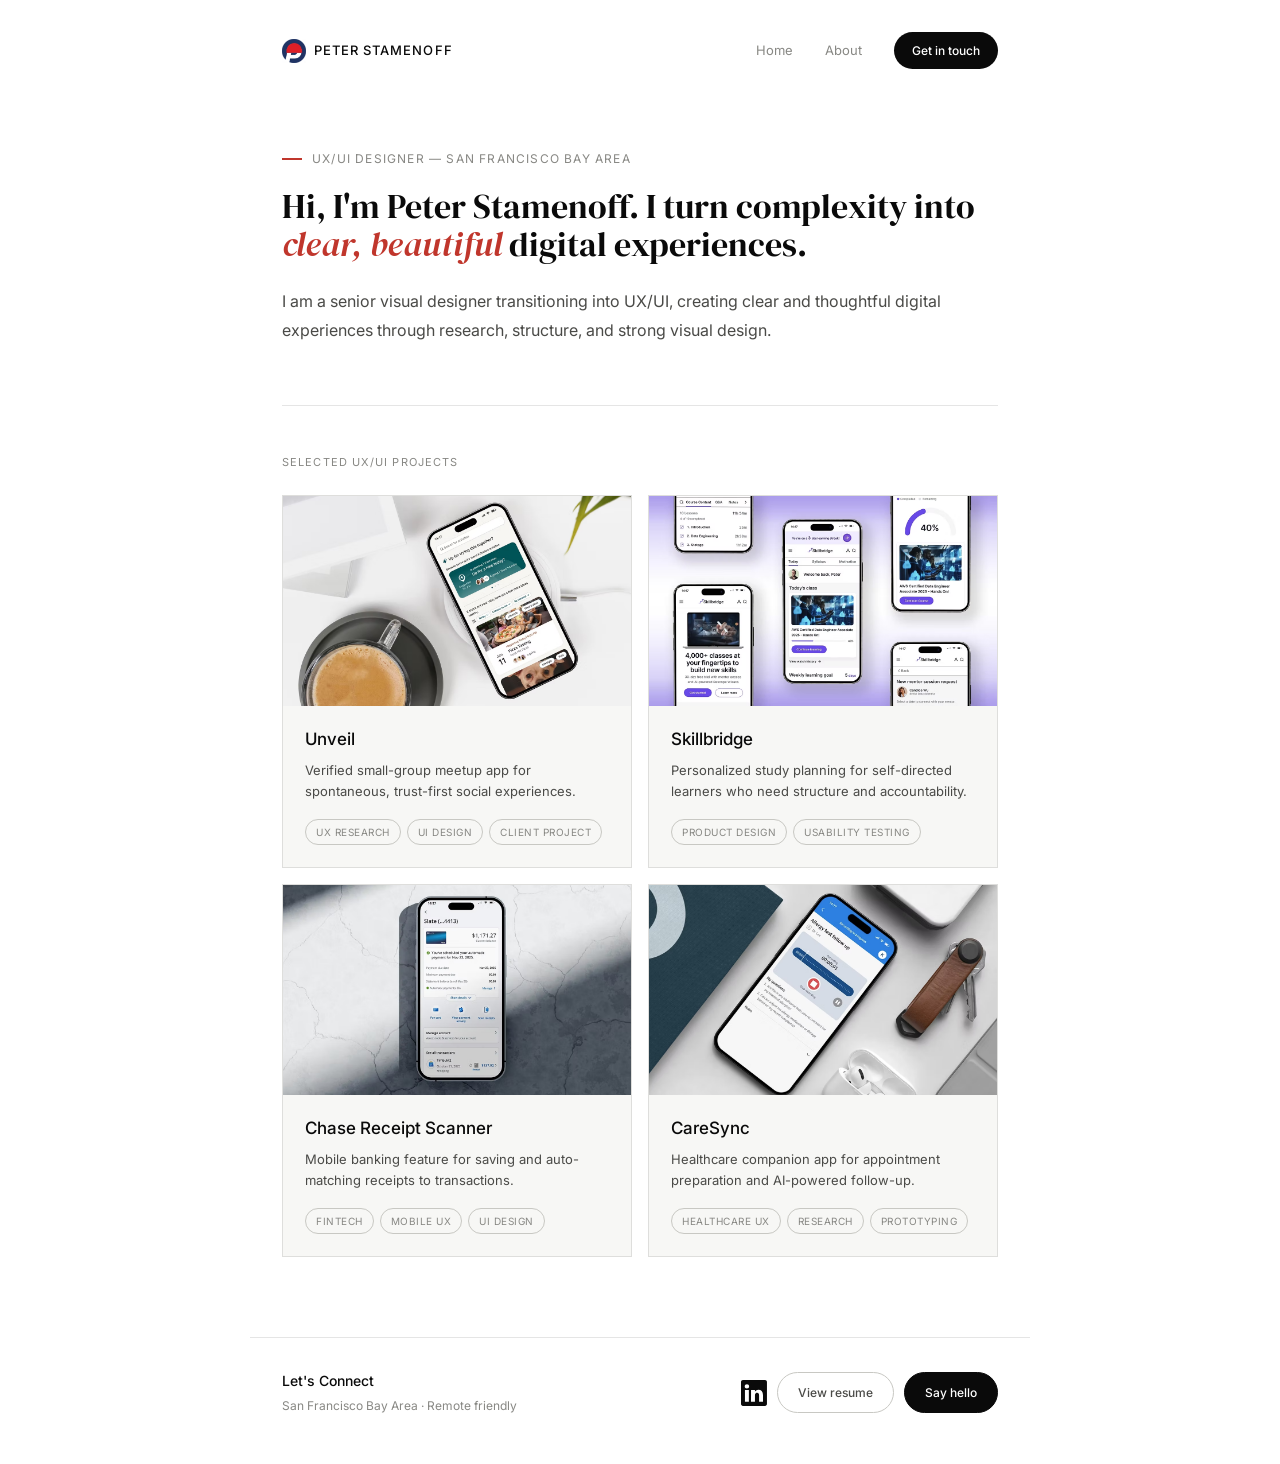
==== index.html @ c03e6771 "Replace all SkillBridge images with final designs, fix layout stacking, remove image borders/frames " ====
<!DOCTYPE html>
<html lang="en">
<head>
  <meta charset="UTF-8">
  <meta name="viewport" content="width=device-width, initial-scale=1.0">
  <title>Peter Stamenoff — UX/UI Designer</title>
  <link rel="preconnect" href="https://fonts.googleapis.com">
  <link rel="preconnect" href="https://fonts.gstatic.com" crossorigin>
  <link href="https://fonts.googleapis.com/css2?family=Inter:wght@300;400;500&family=DM+Serif+Display:ital@0;1&display=swap" rel="stylesheet">
  <style>
    *, *::before, *::after { box-sizing: border-box; margin: 0; padding: 0; }
    :root {
      --black: #0A0A0A;
      --accent: #C0362C;
      --white: #fff;
      --gray-50: #F7F7F5;
      --gray-300: #C8C8C3;
      --gray-500: #888884;
      --gray-700: #4A4A47;
      --border: rgba(0,0,0,0.1);
      --radius-card: 8px;
      --max: 780px;
    }
    html { scroll-behavior: smooth; }
    body { font-family: 'Inter', sans-serif; background: var(--white); color: var(--black); line-height: 1.6; -webkit-font-smoothing: antialiased; }

    nav { max-width: var(--max); margin: 0 auto; padding: 2rem 2rem 0; display: flex; justify-content: space-between; align-items: center; }
    .logo { font-size: 13px; font-weight: 500; letter-spacing: 0.08em; text-transform: uppercase; color: var(--black); text-decoration: none; display: flex; align-items: center; gap: 8px; }
    .logo img { height: 24px; width: auto; vertical-align: middle; }
    .nav-links { display: flex; gap: 2rem; align-items: center; }
    .nav-links a:not(.nav-cta) { font-size: 13px; color: var(--gray-500); text-decoration: none; transition: color 0.15s; }
    .nav-links a:not(.nav-cta):hover { color: var(--black); }
    .nav-cta { font-size: 12px; font-weight: 500; background: var(--black); color: var(--white) !important; border: none; border-radius: 100px; padding: 9px 18px; cursor: pointer; text-decoration: none; transition: opacity 0.15s; }
    .nav-cta:hover { opacity: 0.8; }
    .nav-cta:active { background: var(--white); color: var(--black) !important; }

    /* MOBILE NAV */
    .hamburger { display: none; flex-direction: column; gap: 5px; background: none; border: none; cursor: pointer; padding: 8px; z-index: 1001; }
    .hamburger span { width: 22px; height: 1.5px; background: var(--black); transition: all 0.25s ease; display: block; }
    .hamburger.open span:nth-child(1) { transform: translateY(6.5px) rotate(45deg); }
    .hamburger.open span:nth-child(2) { opacity: 0; }
    .hamburger.open span:nth-child(3) { transform: translateY(-6.5px) rotate(-45deg); }
    .mobile-menu { display: none; position: fixed; inset: 0; background: var(--white); z-index: 1000; flex-direction: column; align-items: center; justify-content: center; gap: 2rem; }
    .mobile-menu.open { display: flex; }
    .mobile-menu a { font-family: 'DM Serif Display', serif; font-size: 28px; color: var(--black); text-decoration: none; }
    .mobile-menu .nav-cta { font-family: 'Inter', sans-serif; color: var(--white) !important; }

    main { max-width: var(--max); margin: 0 auto; padding: 0 2rem; }

    .hero { padding: 5rem 0 1.25rem; border-bottom: 0.5px solid var(--border); }
    .hero-kicker { font-size: 12px; letter-spacing: 0.1em; text-transform: uppercase; color: var(--gray-500); margin-bottom: 1.25rem; display: flex; align-items: center; gap: 10px; }
    .hero-kicker::before { content: ''; display: inline-block; width: 20px; height: 1.5px; background: var(--accent); flex-shrink: 0; }
    .hero-h { font-family: 'DM Serif Display', serif; font-size: 34px; line-height: 1.1; font-weight: 400; margin-bottom: 1.5rem; }
    .hero-h em { font-style: italic; color: var(--accent); }
    .hero-p { font-size: 16px; line-height: 1.8; color: var(--gray-700); margin-bottom: 2.5rem; }

    .sec-head { display: flex; justify-content: space-between; align-items: baseline; margin: 3rem 0 1.5rem; }
    .sec-label { font-size: 11px; letter-spacing: 0.1em; text-transform: uppercase; color: var(--gray-500); }

    .grid { display: grid; grid-template-columns: 1fr 1fr; gap: 16px; margin-bottom: 5rem; }
    .card { border-radius: 0; overflow: hidden; text-decoration: none; display: block; background: var(--gray-50); border: 0.5px solid var(--border); transition: transform 0.18s ease, box-shadow 0.18s ease; }
    .card:hover { transform: translateY(-4px); box-shadow: 0 12px 32px rgba(0,0,0,0.1); }
    .card-img { height: 210px; background-size: cover; background-position: center; position: relative; }
    .card-img::after { content: ''; position: absolute; inset: 0; background: rgba(0,0,0,0); transition: background 0.25s ease; }
    .card:hover .card-img::after { background: rgba(0,0,0,0.21); }
    .card-body { padding: 1.25rem 1.4rem 1.4rem; }
    .card-title { font-size: 17px; font-weight: 500; color: var(--black); margin-bottom: 0.4rem; }
    .card-desc { font-size: 13px; line-height: 1.65; color: var(--gray-700); margin-bottom: 1rem; }
    .card-tags { display: flex; flex-wrap: wrap; gap: 6px; }
    .tag { font-size: 10px; letter-spacing: 0.05em; text-transform: uppercase; padding: 4px 10px; border-radius: 100px; border: 0.5px solid var(--gray-300); color: var(--gray-500); }

    footer { max-width: var(--max); margin: 0 auto; padding: 2rem 2rem 3rem; border-top: 0.5px solid var(--border); display: flex; justify-content: space-between; align-items: center; }
    .footer-note { font-size: 14px; font-weight: 500; color: var(--black); }
    .footer-sub { font-size: 12px; color: var(--gray-500); margin-top: 4px; }
    .footer-btns { display: flex; gap: 10px; align-items: center; }
    .fbtn { font-size: 12px; font-weight: 500; padding: 10px 20px; border-radius: 100px; cursor: pointer; border: 0.5px solid var(--gray-300); background: transparent; color: var(--gray-700); text-decoration: none; transition: all 0.15s; }
    .fbtn:hover { border-color: var(--black); color: var(--black); }
    .fbtn.primary { background: var(--black); color: var(--white); border-color: var(--black); }
    .fbtn.primary:hover { opacity: 0.8; }

    @media (max-width: 640px) {
      .hero-h { font-size: 28px; }
      .grid { grid-template-columns: 1fr; }
      footer { flex-direction: column; gap: 1.5rem; text-align: center; }
      .nav-links a:not(.nav-cta) { display: none; }
      .nav-links .nav-cta { display: none; }
      .hamburger { display: flex; }
    }
  </style>
</head>
<body>

<nav>
  <a href="index.html" class="logo">
    <img src="[data-uri]" alt="Peter Stamenoff Logo">
    Peter Stamenoff
  </a>
  <div class="nav-links">
    <a href="index.html">Home</a>
    <a href="about.html">About</a>
    <a href="mailto:hello@peterstamenoff.com" class="nav-cta">Get in touch</a>
  </div>
  <button class="hamburger" id="hamburger" aria-label="Toggle menu">
    <span></span><span></span><span></span>
  </button>
</nav>

<div class="mobile-menu" id="mobile-menu">
  <a href="index.html" onclick="closeMenu()">Home</a>
  <a href="about.html" onclick="closeMenu()">About</a>
  <a href="mailto:hello@peterstamenoff.com" class="nav-cta" onclick="closeMenu()">Get in touch</a>
</div>

<main>
  <section class="hero">
    <p class="hero-kicker">UX/UI Designer — San Francisco Bay Area</p>
    <h1 class="hero-h">Hi, I'm Peter Stamenoff. I turn complexity into <em>clear, beautiful</em> digital experiences.</h1>
    <p class="hero-p">I am a senior visual designer transitioning into UX/UI, creating clear and thoughtful digital experiences through research, structure, and strong visual design.</p>
  </section>

  <div class="sec-head">
    <span class="sec-label">Selected UX/UI Projects</span>
  </div>

  <div class="grid">
    <a class="card" href="unveil.html">
      <div class="card-img" style="background-image:url('[data-uri]');background-color:#1a1a1a"></div>
      <div class="card-body">
        <div class="card-title">Unveil</div>
        <div class="card-desc">Verified small-group meetup app for spontaneous, trust-first social experiences.</div>
        <div class="card-tags"><span class="tag">UX Research</span><span class="tag">UI Design</span><span class="tag">Client Project</span></div>
      </div>
    </a>
    <a class="card" href="skillbridge.html">
      <div class="card-img" style="background-image:url('[data-uri]');background-color:#2d1f5e"></div>
      <div class="card-body">
        <div class="card-title">Skillbridge</div>
        <div class="card-desc">Personalized study planning for self-directed learners who need structure and accountability.</div>
        <div class="card-tags"><span class="tag">Product Design</span><span class="tag">Usability Testing</span></div>
      </div>
    </a>
    <a class="card" href="chase.html">
      <div class="card-img" style="background-image:url('assets/images/index-chase-receipt-scanner.avif');background-color:#0F3460"></div>
      <div class="card-body">
        <div class="card-title">Chase Receipt Scanner</div>
        <div class="card-desc">Mobile banking feature for saving and auto-matching receipts to transactions.</div>
        <div class="card-tags"><span class="tag">Fintech</span><span class="tag">Mobile UX</span><span class="tag">UI Design</span></div>
      </div>
    </a>
    <a class="card" href="caresync.html">
      <div class="card-img" style="background-image:url('[data-uri]');background-color:#1a3a5c"></div>
      <div class="card-body">
        <div class="card-title">CareSync</div>
        <div class="card-desc">Healthcare companion app for appointment preparation and AI-powered follow-up.</div>
        <div class="card-tags"><span class="tag">Healthcare UX</span><span class="tag">Research</span><span class="tag">Prototyping</span></div>
      </div>
    </a>
  </div>
</main>

<footer>
  <div>
    <div class="footer-note">Let's Connect</div>
    <div class="footer-sub">San Francisco Bay Area &middot; Remote friendly</div>
  </div>
  <div class="footer-btns">
    <a href="https://www.linkedin.com/in/peterstamenoff/" target="_blank" aria-label="LinkedIn" style="display:inline-flex;align-items:center;color:#0A0A0A;transition:opacity 0.15s" onmouseover="this.style.opacity='0.6'" onmouseout="this.style.opacity='1'"><svg width="26" height="26" viewBox="0 0 24 24" fill="currentColor" xmlns="http://www.w3.org/2000/svg"><path d="M22.182181,0 L1.76976334,0 C0.792334107,0 0.00011136891,0.768055684 0.00011136891,1.71602784 L0.00011136891,22.2341346 C0.00011136891,23.1821624 0.792612529,23.9508863 1.76976334,23.9508863 L22.182181,23.9508863 C23.1593875,23.9508863 23.9507193,23.1816613 23.9507193,22.2341346 L23.9507193,1.71602784 C23.9507193,0.768334107 23.1593875,0 22.182181,0 Z M7.2612529,20.0485197 L3.64248724,20.0485197 L3.64248724,9.2349884 L7.2612529,9.2349884 L7.2612529,20.0485197 Z M5.45223202,7.75767981 L5.42789791,7.75767981 C4.21436659,7.75767981 3.4277123,6.9277587 3.4277123,5.88874246 C3.4277123,4.82878886 4.23747564,4.02136427 5.47506265,4.02136427 C6.71276102,4.02136427 7.47407889,4.82856613 7.49813457,5.88874246 C7.49813457,6.92798144 6.71303944,7.75767981 5.45223202,7.75767981 Z M20.3058376,20.0485197 L16.6882413,20.0485197 L16.6882413,14.2629049 C16.6882413,12.8091508 16.1640835,11.8171879 14.8558329,11.8171879 C13.8550162,11.8171879 13.2609188,12.4864037 13.0000371,13.1325104 C12.9033689,13.3632668 12.8794246,13.6860139 12.8794246,14.0083155 L12.8794246,20.048297 L9.26249652,20.048297 C9.26249652,20.048297 9.30982831,10.2490023 9.26249652,9.23482135 L12.8799814,9.23482135 L12.8799814,10.7678701 C13.3602042,10.0312204 14.2183573,8.98039907 16.1394153,8.98039907 C18.5204826,8.98039907 20.3058376,10.5250302 20.3058376,13.848 L20.3058376,20.0485197 Z"/></svg></a>
    <a href="#" class="fbtn">View resume</a>
    <a href="mailto:hello@peterstamenoff.com" class="fbtn primary">Say hello</a>
  </div>
</footer>

<script>
  const hamburger = document.getElementById('hamburger');
  const mobileMenu = document.getElementById('mobile-menu');
  function closeMenu() {
    hamburger.classList.remove('open');
    mobileMenu.classList.remove('open');
    document.body.style.overflow = '';
  }
  hamburger.addEventListener('click', () => {
    const isOpen = mobileMenu.classList.toggle('open');
    hamburger.classList.toggle('open');
    document.body.style.overflow = isOpen ? 'hidden' : '';
  });
</script>

</body>
</html>
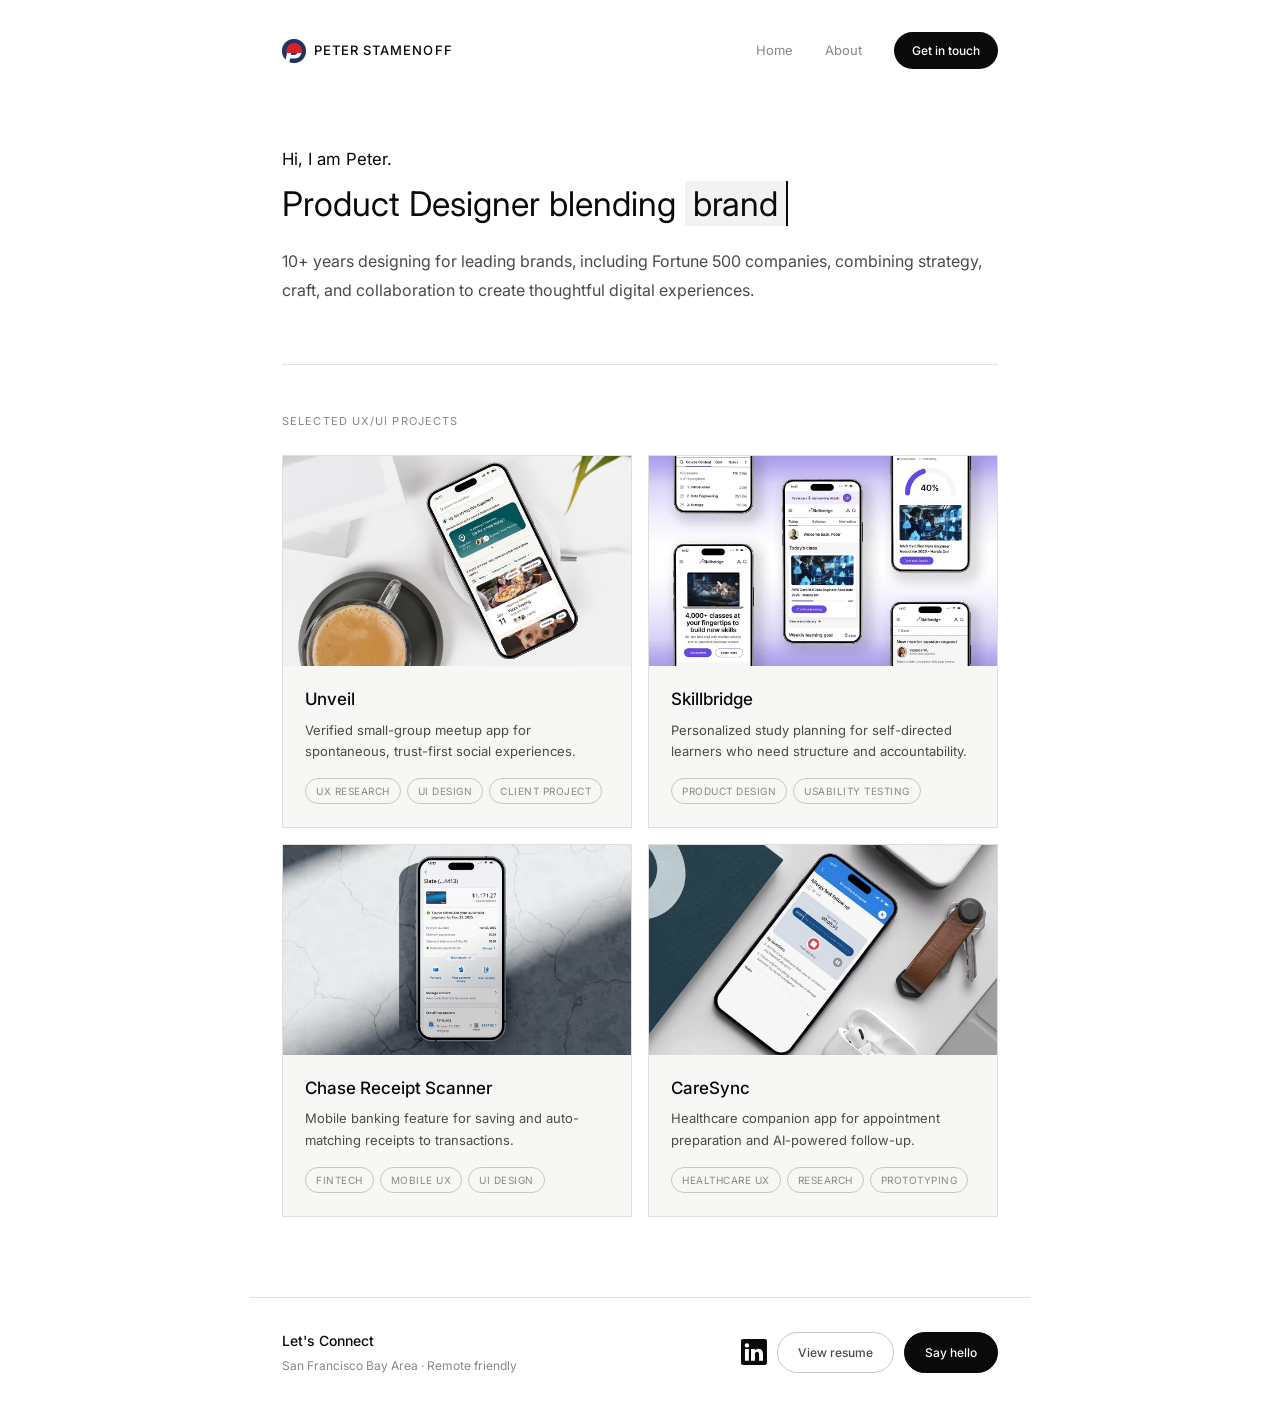
==== commit 58f545e1: "Redesign index.html hero: new copy, Inter font, typewriter animation, removed location kicker Co-Aut" ====
--- a/index.html
+++ b/index.html
@@ -48,10 +48,14 @@
     main { max-width: var(--max); margin: 0 auto; padding: 0 2rem; }
 
     .hero { padding: 5rem 0 1.25rem; border-bottom: 0.5px solid var(--border); }
-    .hero-kicker { font-size: 12px; letter-spacing: 0.1em; text-transform: uppercase; color: var(--gray-500); margin-bottom: 1.25rem; display: flex; align-items: center; gap: 10px; }
-    .hero-kicker::before { content: ''; display: inline-block; width: 20px; height: 1.5px; background: var(--accent); flex-shrink: 0; }
-    .hero-h { font-family: 'DM Serif Display', serif; font-size: 34px; line-height: 1.1; font-weight: 400; margin-bottom: 1.5rem; }
+    .hero-kicker { font-size: 12px; letter-spacing: 0.1em; text-transform: uppercase; color: var(--gray-500); margin-bottom: 2.5rem; display: flex; align-items: center; gap: 10px; }
+    .hero-h { font-family: 'Inter', sans-serif; font-size: 34px; line-height: 1.1; font-weight: 400; margin-bottom: 1.5rem; }
     .hero-h em { font-style: italic; color: var(--accent); }
+    .typewriter { border-right: 2px solid var(--black); }
+    @keyframes blink-cursor { 0%, 50% { border-color: var(--black); } 51%, 100% { border-color: transparent; } }
+    .typewriter { animation: blink-cursor 0.8s step-end infinite; }
+    .typewriter { background-color: #F2F2F2; padding: 2px 8px; }
+    .hero-greeting { font-size: 16.8px; font-weight: 400; line-height: 1.2; margin-bottom: 16px; }
     .hero-p { font-size: 16px; line-height: 1.8; color: var(--gray-700); margin-bottom: 2.5rem; }
 
     .sec-head { display: flex; justify-content: space-between; align-items: baseline; margin: 3rem 0 1.5rem; }
@@ -113,9 +117,9 @@
 
 <main>
   <section class="hero">
-    <p class="hero-kicker">UX/UI Designer — San Francisco Bay Area</p>
-    <h1 class="hero-h">Hi, I'm Peter Stamenoff. I turn complexity into <em>clear, beautiful</em> digital experiences.</h1>
-    <p class="hero-p">I am a senior visual designer transitioning into UX/UI, creating clear and thoughtful digital experiences through research, structure, and strong visual design.</p>
+    <p class="hero-greeting">Hi, I am Peter.</p>
+    <h1 class="hero-h">Product Designer blending <span class="typewriter" id="typewriter"></span></h1>
+    <p class="hero-p">10+ years designing for leading brands, including Fortune 500 companies, combining strategy, craft, and collaboration to create thoughtful digital experiences.</p>
   </section>
 
   <div class="sec-head">
@@ -183,6 +187,38 @@
     hamburger.classList.toggle('open');
     document.body.style.overflow = isOpen ? 'hidden' : '';
   });
+
+  const words = ["brand", "visual design", "and UX together."];
+  const typewriterEl = document.getElementById('typewriter');
+  let wordIndex = 0;
+  let charIndex = 0;
+  let isDeleting = false;
+
+  function typeLoop() {
+    const currentWord = words[wordIndex];
+    if (isDeleting) {
+      charIndex--;
+      typewriterEl.textContent = currentWord.substring(0, charIndex);
+    } else {
+      charIndex++;
+      typewriterEl.textContent = currentWord.substring(0, charIndex);
+    }
+
+    let delay = isDeleting ? 56 : 112;
+
+    if (!isDeleting && charIndex === currentWord.length) {
+      delay = 2100;
+      isDeleting = true;
+    } else if (isDeleting && charIndex === 0) {
+      isDeleting = false;
+      wordIndex = (wordIndex + 1) % words.length;
+      delay = 420;
+    }
+
+    setTimeout(typeLoop, delay);
+  }
+
+  typeLoop();
 </script>
 
 </body>
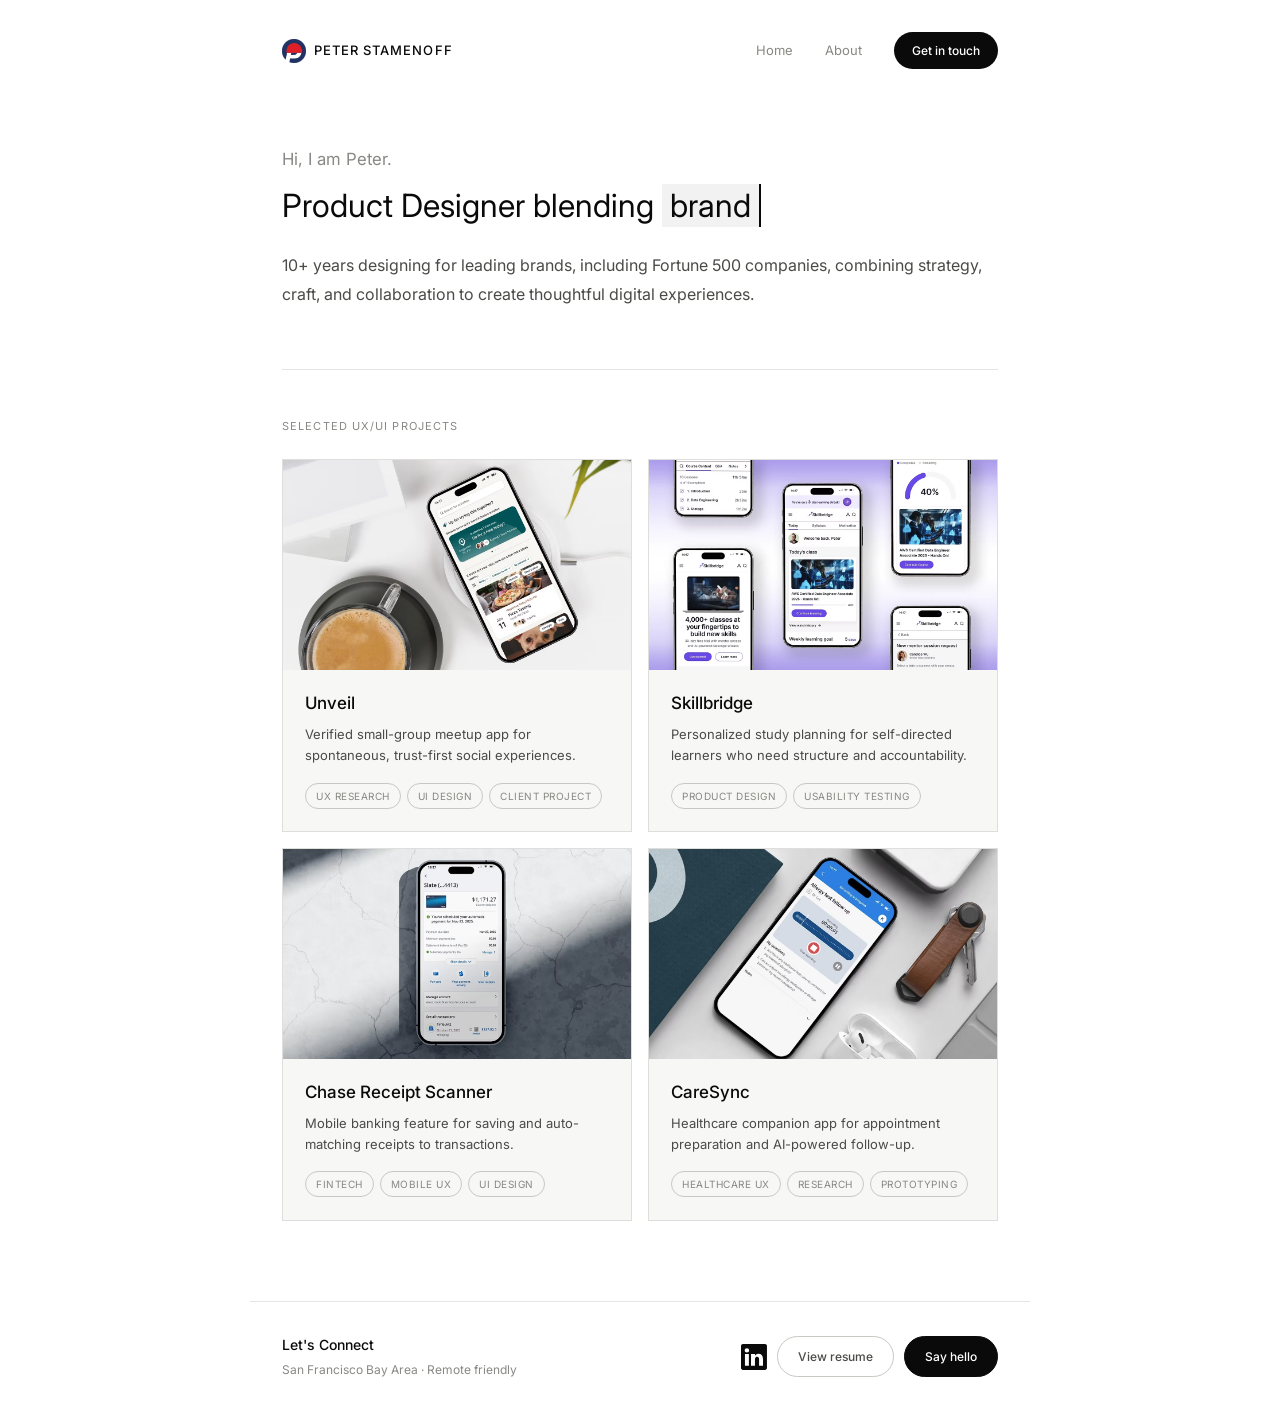
==== commit 4bed2f3d: "Refine hero typography: slower typewriter animation, match headline size to case studies, gray greet" ====
--- a/index.html
+++ b/index.html
@@ -49,13 +49,13 @@
 
     .hero { padding: 5rem 0 1.25rem; border-bottom: 0.5px solid var(--border); }
     .hero-kicker { font-size: 12px; letter-spacing: 0.1em; text-transform: uppercase; color: var(--gray-500); margin-bottom: 2.5rem; display: flex; align-items: center; gap: 10px; }
-    .hero-h { font-family: 'Inter', sans-serif; font-size: 34px; line-height: 1.1; font-weight: 400; margin-bottom: 1.5rem; }
+    .hero-h { font-family: 'Inter', sans-serif; font-size: 32px; line-height: 1.3; font-weight: 400; margin-bottom: 1.5rem; }
     .hero-h em { font-style: italic; color: var(--accent); }
     .typewriter { border-right: 2px solid var(--black); }
     @keyframes blink-cursor { 0%, 50% { border-color: var(--black); } 51%, 100% { border-color: transparent; } }
     .typewriter { animation: blink-cursor 0.8s step-end infinite; }
     .typewriter { background-color: #F2F2F2; padding: 2px 8px; }
-    .hero-greeting { font-size: 16.8px; font-weight: 400; line-height: 1.2; margin-bottom: 16px; }
+    .hero-greeting { font-size: 16.8px; font-weight: 400; line-height: 1.2; margin-bottom: 16px; color: var(--gray-500); }
     .hero-p { font-size: 16px; line-height: 1.8; color: var(--gray-700); margin-bottom: 2.5rem; }
 
     .sec-head { display: flex; justify-content: space-between; align-items: baseline; margin: 3rem 0 1.5rem; }
@@ -204,15 +204,15 @@
       typewriterEl.textContent = currentWord.substring(0, charIndex);
     }
 
-    let delay = isDeleting ? 56 : 112;
+    let delay = isDeleting ? 67.2 : 134.4;
 
     if (!isDeleting && charIndex === currentWord.length) {
-      delay = 2100;
+      delay = 2520;
       isDeleting = true;
     } else if (isDeleting && charIndex === 0) {
       isDeleting = false;
       wordIndex = (wordIndex + 1) % words.length;
-      delay = 420;
+      delay = 504;
     }
 
     setTimeout(typeLoop, delay);
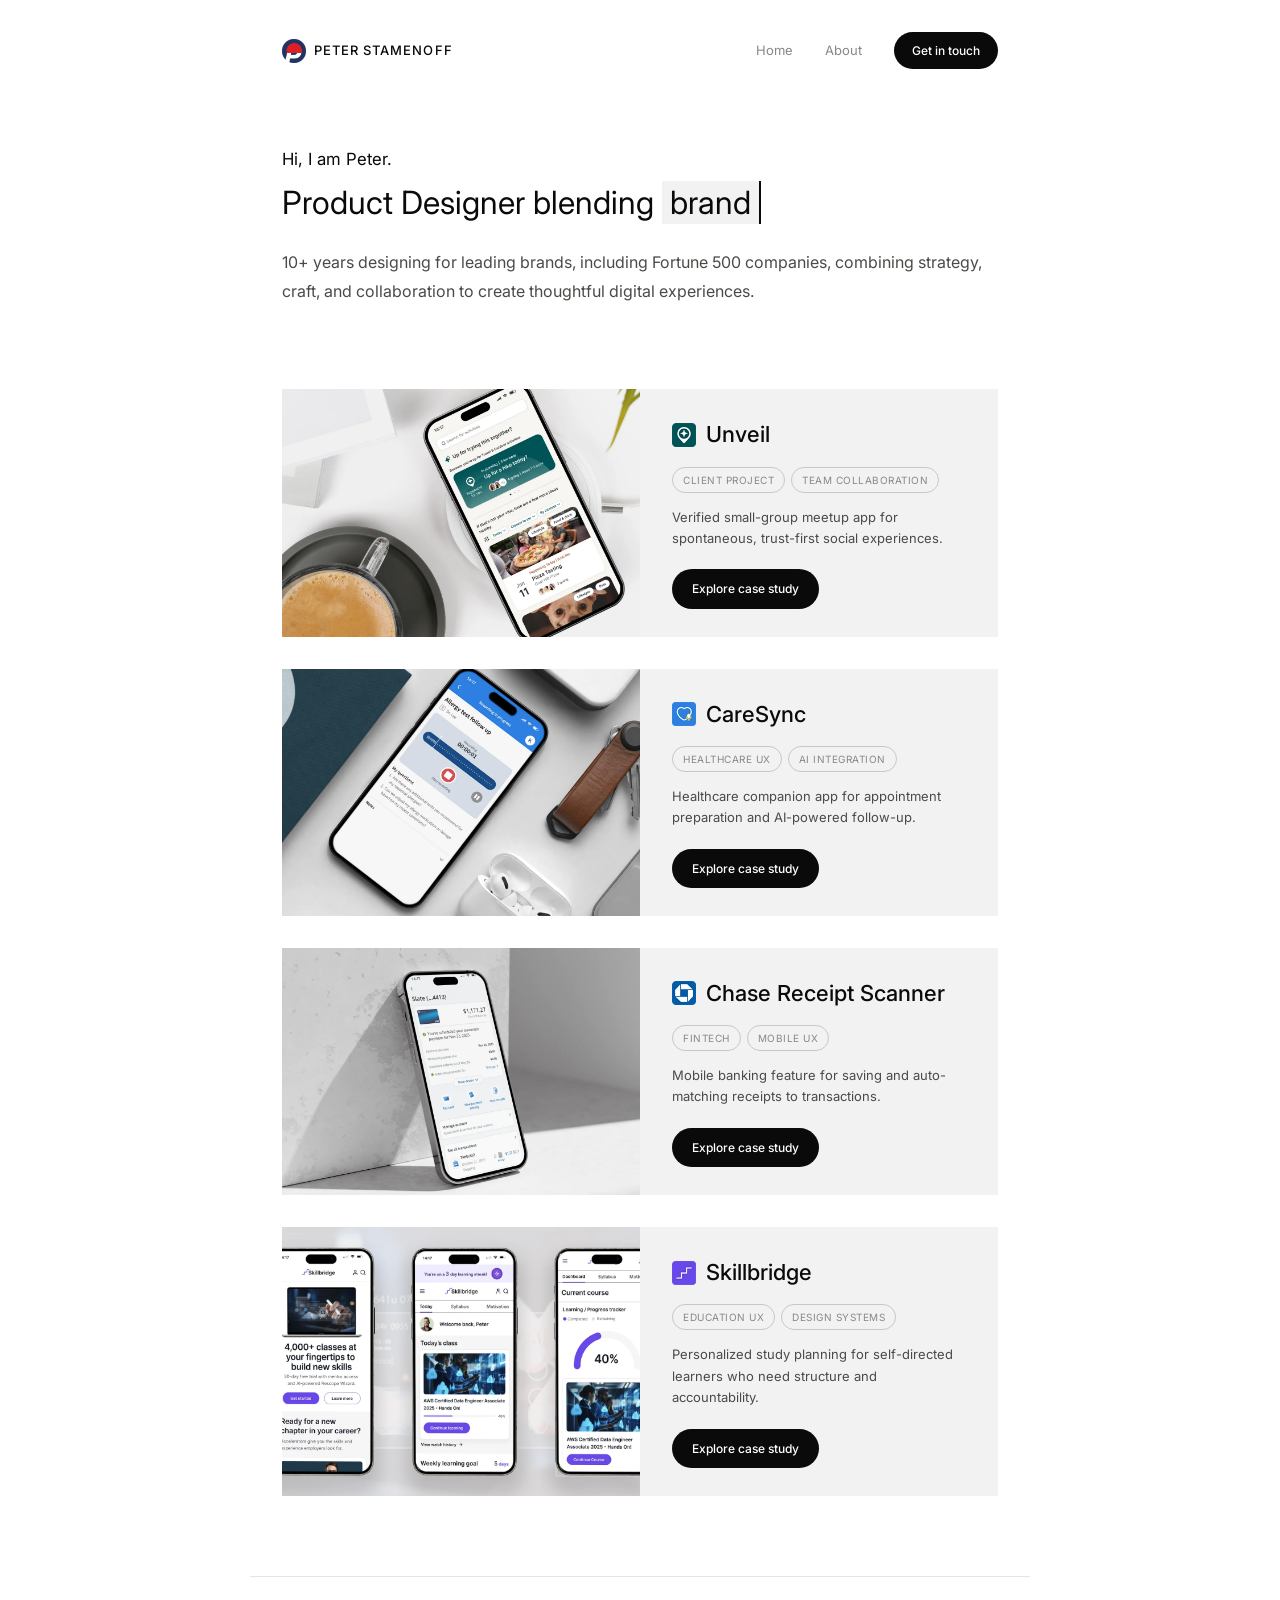
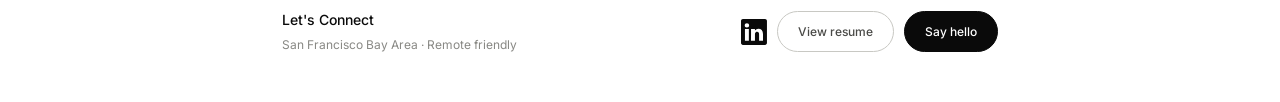
==== commit 88907a01: "Redesign homepage project cards: full-width layout, hero images, logos, new tags, reordered projects" ====
--- a/index.html
+++ b/index.html
@@ -47,7 +47,7 @@
 
     main { max-width: var(--max); margin: 0 auto; padding: 0 2rem; }
 
-    .hero { padding: 5rem 0 1.25rem; border-bottom: 0.5px solid var(--border); }
+    .hero { padding: 5rem 0 1.25rem; }
     .hero-kicker { font-size: 12px; letter-spacing: 0.1em; text-transform: uppercase; color: var(--gray-500); margin-bottom: 2.5rem; display: flex; align-items: center; gap: 10px; }
     .hero-h { font-family: 'Inter', sans-serif; font-size: 32px; line-height: 1.3; font-weight: 400; margin-bottom: 1.5rem; }
     .hero-h em { font-style: italic; color: var(--accent); }
@@ -55,22 +55,25 @@
     @keyframes blink-cursor { 0%, 50% { border-color: var(--black); } 51%, 100% { border-color: transparent; } }
     .typewriter { animation: blink-cursor 0.8s step-end infinite; }
     .typewriter { background-color: #F2F2F2; padding: 2px 8px; }
-    .hero-greeting { font-size: 16.8px; font-weight: 400; line-height: 1.2; margin-bottom: 16px; color: var(--gray-500); }
+    .hero-greeting { font-size: 16.8px; font-weight: 400; line-height: 1.2; margin-bottom: 12.8px; color: var(--black); }
     .hero-p { font-size: 16px; line-height: 1.8; color: var(--gray-700); margin-bottom: 2.5rem; }
 
     .sec-head { display: flex; justify-content: space-between; align-items: baseline; margin: 3rem 0 1.5rem; }
     .sec-label { font-size: 11px; letter-spacing: 0.1em; text-transform: uppercase; color: var(--gray-500); }
 
-    .grid { display: grid; grid-template-columns: 1fr 1fr; gap: 16px; margin-bottom: 5rem; }
-    .card { border-radius: 0; overflow: hidden; text-decoration: none; display: block; background: var(--gray-50); border: 0.5px solid var(--border); transition: transform 0.18s ease, box-shadow 0.18s ease; }
-    .card:hover { transform: translateY(-4px); box-shadow: 0 12px 32px rgba(0,0,0,0.1); }
-    .card-img { height: 210px; background-size: cover; background-position: center; position: relative; }
-    .card-img::after { content: ''; position: absolute; inset: 0; background: rgba(0,0,0,0); transition: background 0.25s ease; }
-    .card:hover .card-img::after { background: rgba(0,0,0,0.21); }
-    .card-body { padding: 1.25rem 1.4rem 1.4rem; }
-    .card-title { font-size: 17px; font-weight: 500; color: var(--black); margin-bottom: 0.4rem; }
-    .card-desc { font-size: 13px; line-height: 1.65; color: var(--gray-700); margin-bottom: 1rem; }
-    .card-tags { display: flex; flex-wrap: wrap; gap: 6px; }
+    .project-list { display: flex; flex-direction: column; gap: 32px; margin-top: 1.5rem; margin-bottom: 5rem; }
+    .project-card { display: grid; grid-template-columns: 50% 1fr; text-decoration: none; }
+    .project-card-img { position: relative; height: 100%; overflow: hidden; }
+    .project-card-img img { width: 100%; height: 100%; object-fit: cover; object-position: center; transform: scale(1.15); transition: transform 0.4s ease; display: block; }
+    .project-card:hover .project-card-img img { transform: scale(1.25) translate(2%, -2%); }
+    .project-card-body { background: #F2F2F2; padding: 28px 32px; display: flex; flex-direction: column; justify-content: center; }
+    .project-card-head { display: flex; align-items: center; gap: 10px; margin-bottom: 14px; }
+    .project-card-logo { width: 24px; height: 24px; flex-shrink: 0; }
+    .project-card-logo img { width: 100%; height: 100%; object-fit: contain; display: block; }
+    .project-card-title { font-size: 22px; font-weight: 500; color: var(--black); }
+    .project-card-desc { font-size: 13px; line-height: 1.65; color: var(--gray-700); margin-bottom: 20px; }
+    .project-card-cta { display: inline-flex; align-items: center; align-self: flex-start; font-size: 12px; font-weight: 500; background: var(--black); color: var(--white); border-radius: 100px; padding: 10px 20px; }
+    .project-card-tags { display: flex; flex-wrap: wrap; gap: 6px; margin-bottom: 14px; }
     .tag { font-size: 10px; letter-spacing: 0.05em; text-transform: uppercase; padding: 4px 10px; border-radius: 100px; border: 0.5px solid var(--gray-300); color: var(--gray-500); }
 
     footer { max-width: var(--max); margin: 0 auto; padding: 2rem 2rem 3rem; border-top: 0.5px solid var(--border); display: flex; justify-content: space-between; align-items: center; }
@@ -84,7 +87,8 @@
 
     @media (max-width: 640px) {
       .hero-h { font-size: 28px; }
-      .grid { grid-template-columns: 1fr; }
+      .project-card { grid-template-columns: 1fr; }
+      .project-card-img { height: 260px; }
       footer { flex-direction: column; gap: 1.5rem; text-align: center; }
       .nav-links a:not(.nav-cta) { display: none; }
       .nav-links .nav-cta { display: none; }
@@ -122,41 +126,76 @@
     <p class="hero-p">10+ years designing for leading brands, including Fortune 500 companies, combining strategy, craft, and collaboration to create thoughtful digital experiences.</p>
   </section>
 
-  <div class="sec-head">
-    <span class="sec-label">Selected UX/UI Projects</span>
-  </div>
-
-  <div class="grid">
-    <a class="card" href="unveil.html">
-      <div class="card-img" style="background-image:url('[data-uri]');background-color:#1a1a1a"></div>
-      <div class="card-body">
-        <div class="card-title">Unveil</div>
-        <div class="card-desc">Verified small-group meetup app for spontaneous, trust-first social experiences.</div>
-        <div class="card-tags"><span class="tag">UX Research</span><span class="tag">UI Design</span><span class="tag">Client Project</span></div>
-      </div>
-    </a>
-    <a class="card" href="skillbridge.html">
-      <div class="card-img" style="background-image:url('[data-uri]');background-color:#2d1f5e"></div>
-      <div class="card-body">
-        <div class="card-title">Skillbridge</div>
-        <div class="card-desc">Personalized study planning for self-directed learners who need structure and accountability.</div>
-        <div class="card-tags"><span class="tag">Product Design</span><span class="tag">Usability Testing</span></div>
-      </div>
-    </a>
-    <a class="card" href="chase.html">
-      <div class="card-img" style="background-image:url('assets/images/index-chase-receipt-scanner.avif');background-color:#0F3460"></div>
-      <div class="card-body">
-        <div class="card-title">Chase Receipt Scanner</div>
-        <div class="card-desc">Mobile banking feature for saving and auto-matching receipts to transactions.</div>
-        <div class="card-tags"><span class="tag">Fintech</span><span class="tag">Mobile UX</span><span class="tag">UI Design</span></div>
-      </div>
-    </a>
-    <a class="card" href="caresync.html">
-      <div class="card-img" style="background-image:url('[data-uri]');background-color:#1a3a5c"></div>
-      <div class="card-body">
-        <div class="card-title">CareSync</div>
-        <div class="card-desc">Healthcare companion app for appointment preparation and AI-powered follow-up.</div>
-        <div class="card-tags"><span class="tag">Healthcare UX</span><span class="tag">Research</span><span class="tag">Prototyping</span></div>
+  <div class="project-list">
+    <a class="project-card" href="unveil.html">
+      <div class="project-card-img">
+        <img src="assets/images/unveil-hero.webp" alt="Unveil" loading="lazy">
+      </div>
+      <div class="project-card-body">
+        <div class="project-card-head">
+          <div class="project-card-logo"><img src="assets/images/unveil-logo.webp" alt="Unveil logo"></div>
+          <div class="project-card-title">Unveil</div>
+        </div>
+        <div class="project-card-tags">
+          <span class="tag">Client Project</span>
+          <span class="tag">Team Collaboration</span>
+        </div>
+        <p class="project-card-desc">Verified small-group meetup app for spontaneous, trust-first social experiences.</p>
+        <span class="project-card-cta">Explore case study</span>
+      </div>
+    </a>
+
+    <a class="project-card" href="caresync.html">
+      <div class="project-card-img">
+        <img src="assets/images/caresync-caresync-hero.webp" alt="CareSync" loading="lazy">
+      </div>
+      <div class="project-card-body">
+        <div class="project-card-head">
+          <div class="project-card-logo"><img src="assets/images/caresync-logo.webp" alt="CareSync logo"></div>
+          <div class="project-card-title">CareSync</div>
+        </div>
+        <div class="project-card-tags">
+          <span class="tag">Healthcare UX</span>
+          <span class="tag">AI Integration</span>
+        </div>
+        <p class="project-card-desc">Healthcare companion app for appointment preparation and AI-powered follow-up.</p>
+        <span class="project-card-cta">Explore case study</span>
+      </div>
+    </a>
+
+    <a class="project-card" href="chase.html">
+      <div class="project-card-img">
+        <img src="assets/images/chase-hero.webp" alt="Chase Receipt Scanner" loading="lazy">
+      </div>
+      <div class="project-card-body">
+        <div class="project-card-head">
+          <div class="project-card-logo"><img src="assets/images/chase-logo.webp" alt="Chase logo"></div>
+          <div class="project-card-title">Chase Receipt Scanner</div>
+        </div>
+        <div class="project-card-tags">
+          <span class="tag">Fintech</span>
+          <span class="tag">Mobile UX</span>
+        </div>
+        <p class="project-card-desc">Mobile banking feature for saving and auto-matching receipts to transactions.</p>
+        <span class="project-card-cta">Explore case study</span>
+      </div>
+    </a>
+
+    <a class="project-card" href="skillbridge.html">
+      <div class="project-card-img">
+        <img src="assets/images/skillbridge-hero-v2.webp" alt="Skillbridge" loading="lazy">
+      </div>
+      <div class="project-card-body">
+        <div class="project-card-head">
+          <div class="project-card-logo"><img src="assets/images/skillbridge-logo.webp" alt="Skillbridge logo"></div>
+          <div class="project-card-title">Skillbridge</div>
+        </div>
+        <div class="project-card-tags">
+          <span class="tag">Education UX</span>
+          <span class="tag">Design Systems</span>
+        </div>
+        <p class="project-card-desc">Personalized study planning for self-directed learners who need structure and accountability.</p>
+        <span class="project-card-cta">Explore case study</span>
       </div>
     </a>
   </div>
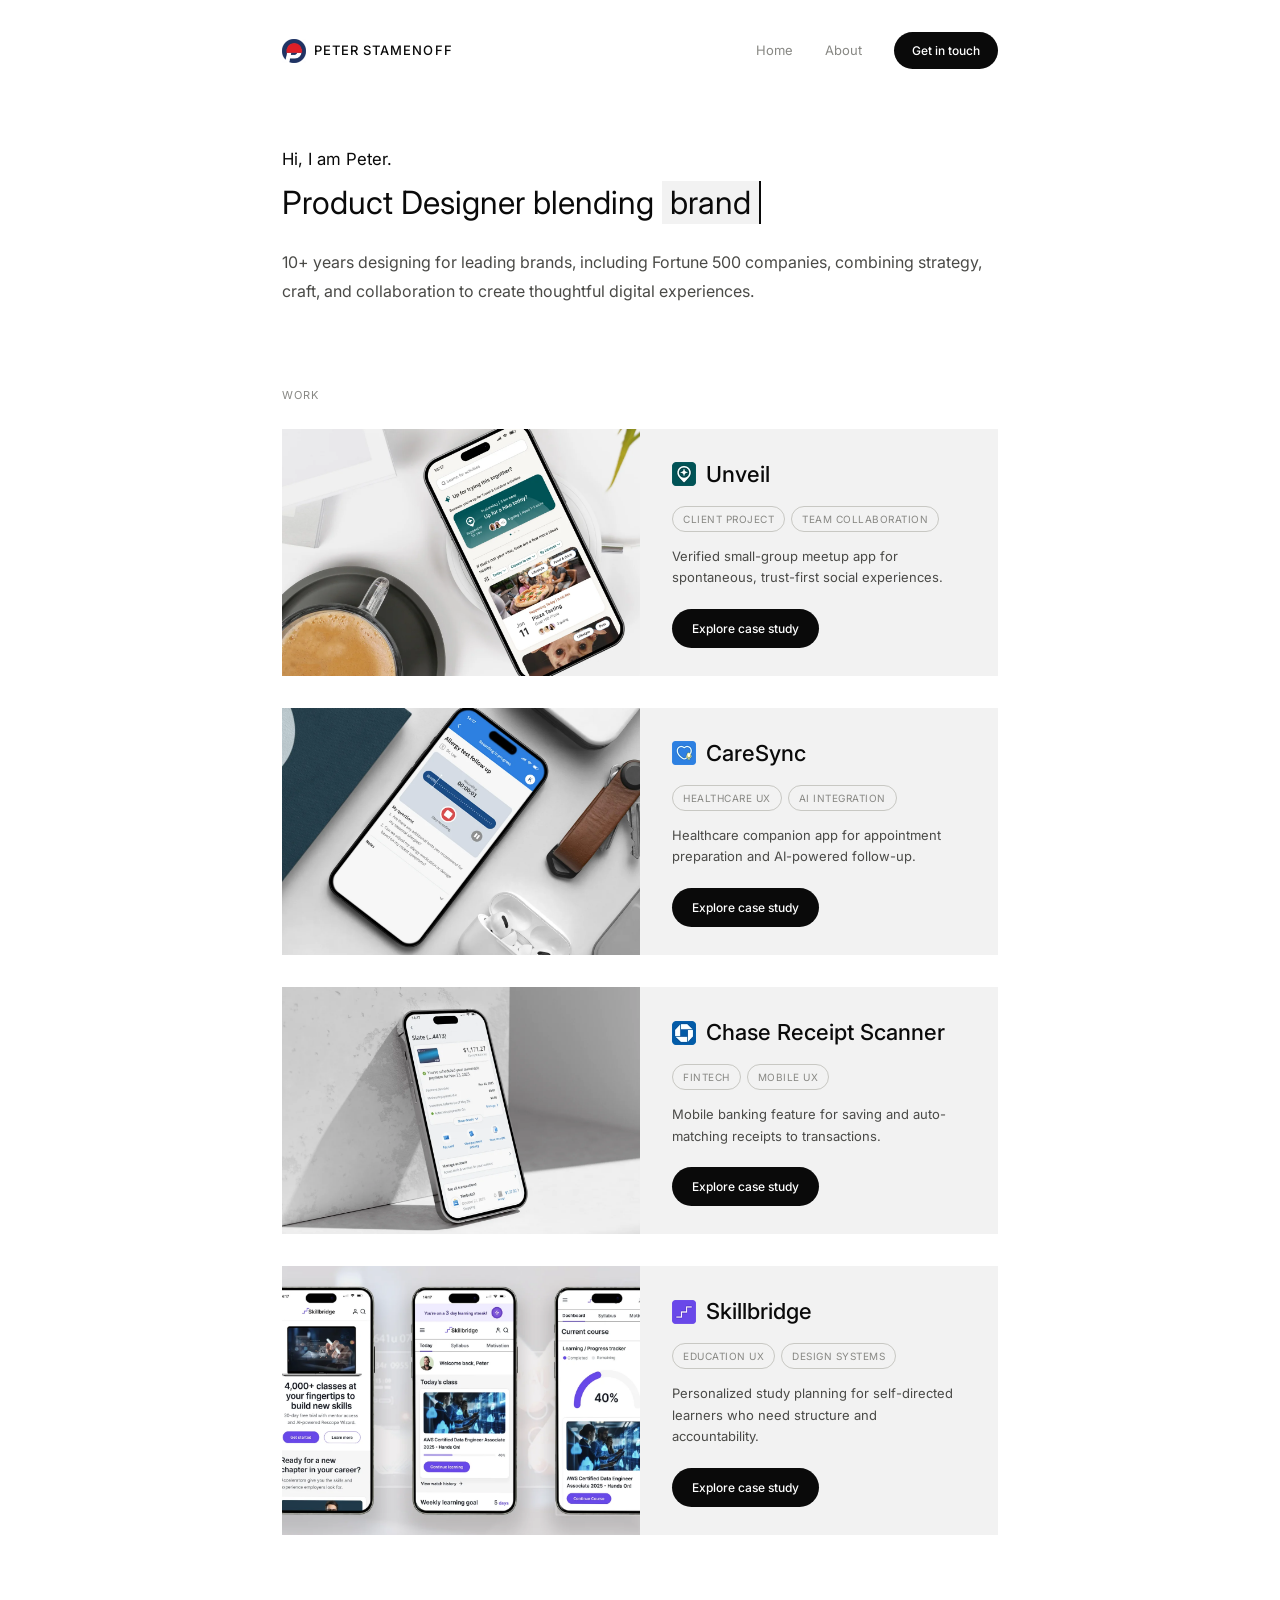
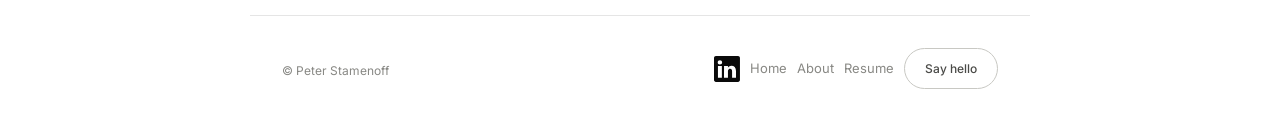
==== commit 790fe28f: "Redesign footer (plain-text nav links, outlined CTA, copyright line); restore and rename 'Work' sect" ====
--- a/index.html
+++ b/index.html
@@ -56,9 +56,9 @@
     .typewriter { animation: blink-cursor 0.8s step-end infinite; }
     .typewriter { background-color: #F2F2F2; padding: 2px 8px; }
     .hero-greeting { font-size: 16.8px; font-weight: 400; line-height: 1.2; margin-bottom: 12.8px; color: var(--black); }
-    .hero-p { font-size: 16px; line-height: 1.8; color: var(--gray-700); margin-bottom: 2.5rem; }
-
-    .sec-head { display: flex; justify-content: space-between; align-items: baseline; margin: 3rem 0 1.5rem; }
+    .hero-p { font-size: 16px; line-height: 1.8; color: var(--gray-700); margin-bottom: 1.75rem; }
+
+    .sec-head { display: flex; justify-content: space-between; align-items: baseline; margin: 2.1rem 0 1.5rem; }
     .sec-label { font-size: 11px; letter-spacing: 0.1em; text-transform: uppercase; color: var(--gray-500); }
 
     .project-list { display: flex; flex-direction: column; gap: 32px; margin-top: 1.5rem; margin-bottom: 5rem; }
@@ -76,6 +76,9 @@
     .project-card-tags { display: flex; flex-wrap: wrap; gap: 6px; margin-bottom: 14px; }
     .tag { font-size: 10px; letter-spacing: 0.05em; text-transform: uppercase; padding: 4px 10px; border-radius: 100px; border: 0.5px solid var(--gray-300); color: var(--gray-500); }
 
+    .project-card { opacity: 0; transform: translateY(32px); transition: opacity 0.6s ease, transform 0.6s ease; }
+    .project-card.in-view { opacity: 1; transform: translateY(0); }
+
     footer { max-width: var(--max); margin: 0 auto; padding: 2rem 2rem 3rem; border-top: 0.5px solid var(--border); display: flex; justify-content: space-between; align-items: center; }
     .footer-note { font-size: 14px; font-weight: 500; color: var(--black); }
     .footer-sub { font-size: 12px; color: var(--gray-500); margin-top: 4px; }
@@ -126,6 +129,10 @@
     <p class="hero-p">10+ years designing for leading brands, including Fortune 500 companies, combining strategy, craft, and collaboration to create thoughtful digital experiences.</p>
   </section>
 
+  <div class="sec-head">
+    <span class="sec-label">Work</span>
+  </div>
+
   <div class="project-list">
     <a class="project-card" href="unveil.html">
       <div class="project-card-img">
@@ -203,13 +210,14 @@
 
 <footer>
   <div>
-    <div class="footer-note">Let's Connect</div>
-    <div class="footer-sub">San Francisco Bay Area &middot; Remote friendly</div>
+    <a href="index.html" class="footer-sub" style="display:block;text-decoration:none;">© Peter Stamenoff</a>
   </div>
   <div class="footer-btns">
     <a href="https://www.linkedin.com/in/peterstamenoff/" target="_blank" aria-label="LinkedIn" style="display:inline-flex;align-items:center;color:#0A0A0A;transition:opacity 0.15s" onmouseover="this.style.opacity='0.6'" onmouseout="this.style.opacity='1'"><svg width="26" height="26" viewBox="0 0 24 24" fill="currentColor" xmlns="http://www.w3.org/2000/svg"><path d="M22.182181,0 L1.76976334,0 C0.792334107,0 0.00011136891,0.768055684 0.00011136891,1.71602784 L0.00011136891,22.2341346 C0.00011136891,23.1821624 0.792612529,23.9508863 1.76976334,23.9508863 L22.182181,23.9508863 C23.1593875,23.9508863 23.9507193,23.1816613 23.9507193,22.2341346 L23.9507193,1.71602784 C23.9507193,0.768334107 23.1593875,0 22.182181,0 Z M7.2612529,20.0485197 L3.64248724,20.0485197 L3.64248724,9.2349884 L7.2612529,9.2349884 L7.2612529,20.0485197 Z M5.45223202,7.75767981 L5.42789791,7.75767981 C4.21436659,7.75767981 3.4277123,6.9277587 3.4277123,5.88874246 C3.4277123,4.82878886 4.23747564,4.02136427 5.47506265,4.02136427 C6.71276102,4.02136427 7.47407889,4.82856613 7.49813457,5.88874246 C7.49813457,6.92798144 6.71303944,7.75767981 5.45223202,7.75767981 Z M20.3058376,20.0485197 L16.6882413,20.0485197 L16.6882413,14.2629049 C16.6882413,12.8091508 16.1640835,11.8171879 14.8558329,11.8171879 C13.8550162,11.8171879 13.2609188,12.4864037 13.0000371,13.1325104 C12.9033689,13.3632668 12.8794246,13.6860139 12.8794246,14.0083155 L12.8794246,20.048297 L9.26249652,20.048297 C9.26249652,20.048297 9.30982831,10.2490023 9.26249652,9.23482135 L12.8799814,9.23482135 L12.8799814,10.7678701 C13.3602042,10.0312204 14.2183573,8.98039907 16.1394153,8.98039907 C18.5204826,8.98039907 20.3058376,10.5250302 20.3058376,13.848 L20.3058376,20.0485197 Z"/></svg></a>
-    <a href="#" class="fbtn">View resume</a>
-    <a href="mailto:hello@peterstamenoff.com" class="fbtn primary">Say hello</a>
+    <a href="index.html" style="font-size:13px;color:var(--gray-500);text-decoration:none;transition:color 0.15s;" onmouseover="this.style.color='var(--black)'" onmouseout="this.style.color='var(--gray-500)'">Home</a>
+    <a href="about.html" style="font-size:13px;color:var(--gray-500);text-decoration:none;transition:color 0.15s;" onmouseover="this.style.color='var(--black)'" onmouseout="this.style.color='var(--gray-500)'">About</a>
+    <a href="#" style="font-size:13px;color:var(--gray-500);text-decoration:none;transition:color 0.15s;" onmouseover="this.style.color='var(--black)'" onmouseout="this.style.color='var(--gray-500)'">Resume</a>
+    <a href="mailto:hello@peterstamenoff.com" class="fbtn">Say hello</a>
   </div>
 </footer>
 
@@ -258,6 +266,17 @@
   }
 
   typeLoop();
+
+  const revealEls = document.querySelectorAll('.project-card');
+  const revealObserver = new IntersectionObserver((entries) => {
+    entries.forEach(entry => {
+      if (entry.isIntersecting) {
+        entry.target.classList.add('in-view');
+        revealObserver.unobserve(entry.target);
+      }
+    });
+  }, { threshold: 0.15 });
+  revealEls.forEach(el => revealObserver.observe(el));
 </script>
 
 </body>
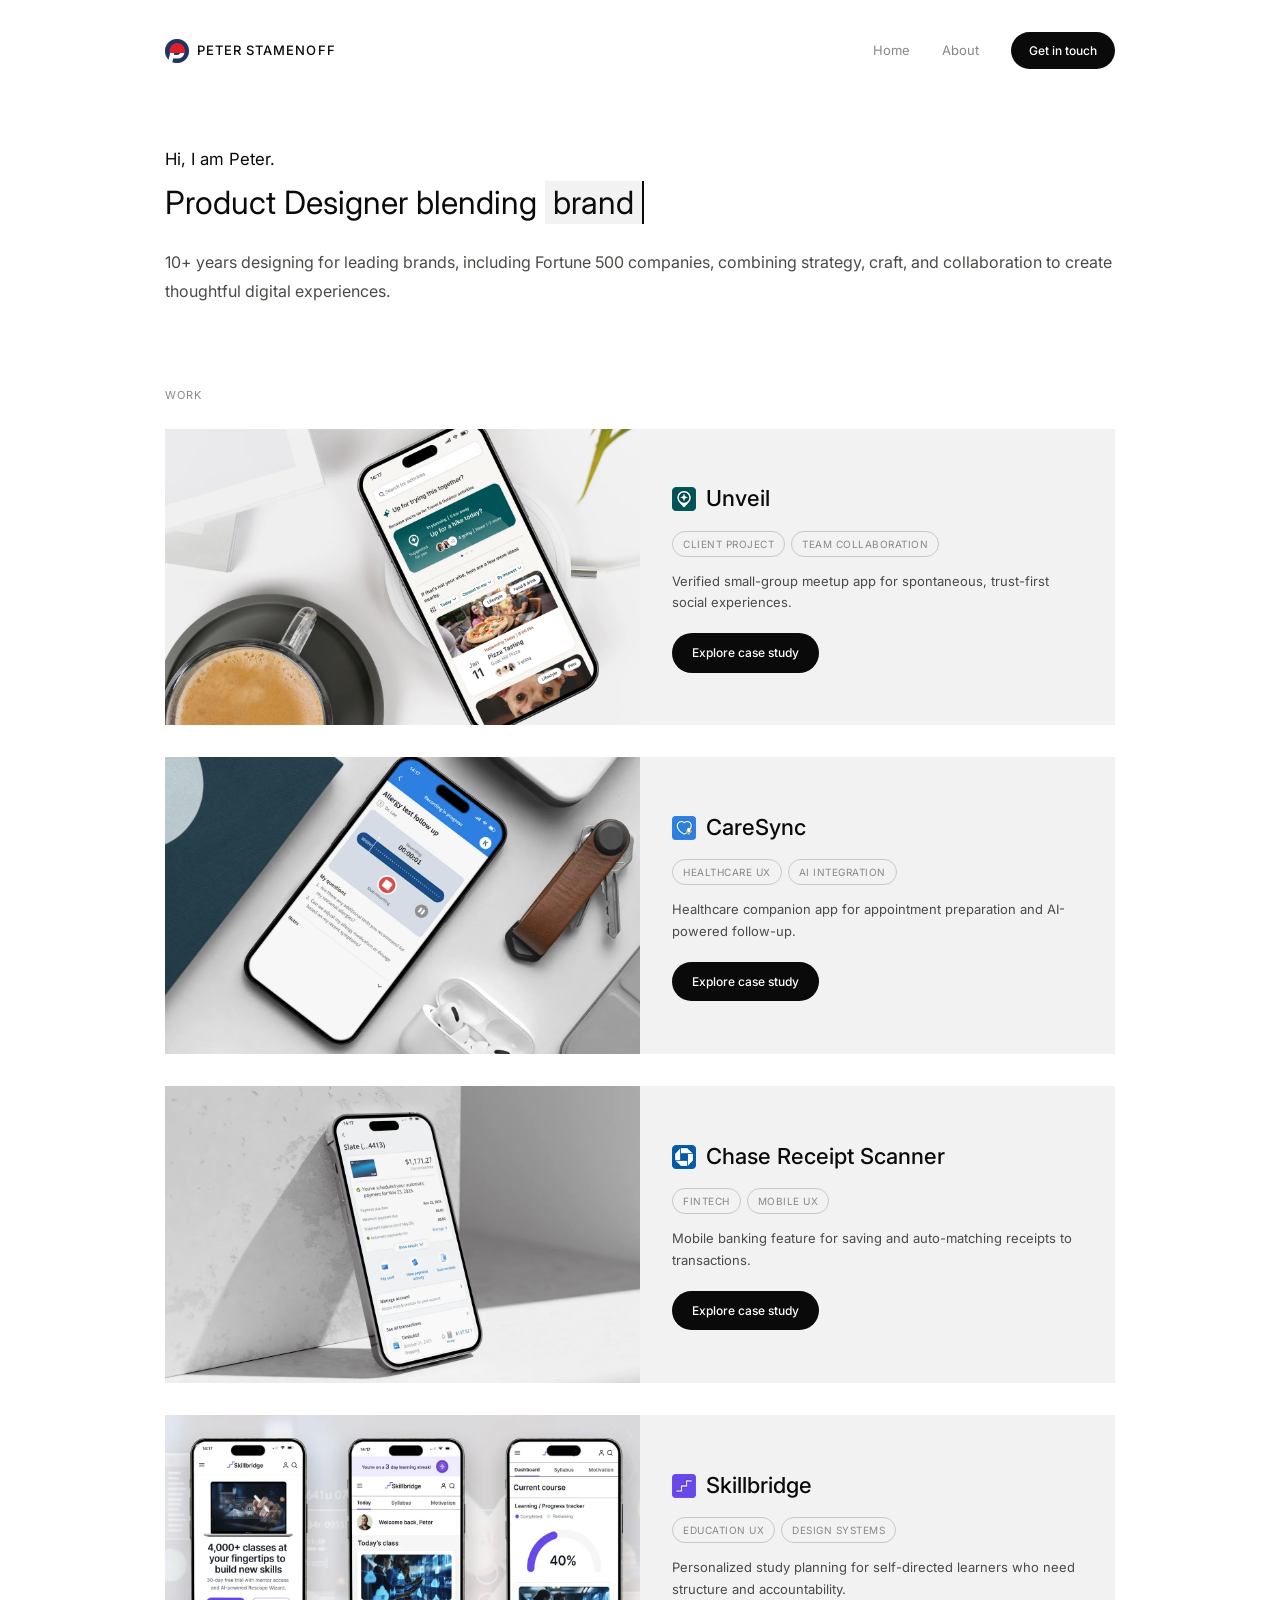
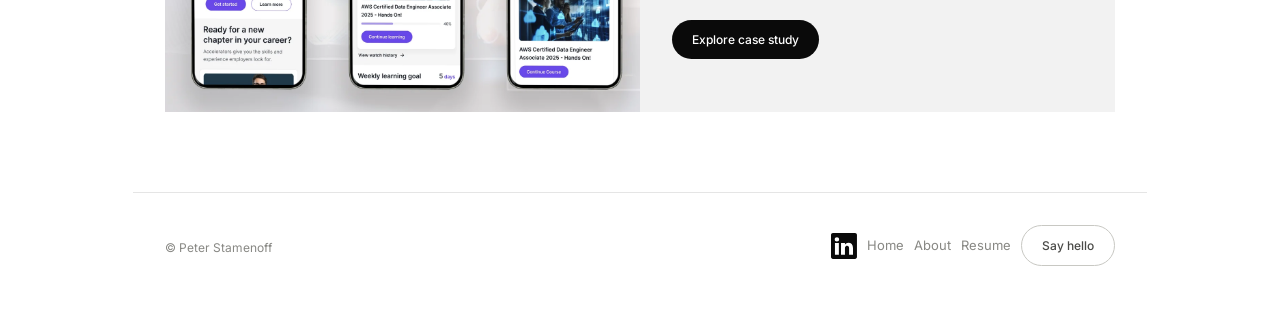
==== commit 886e5997: "Widen site container 30% (--max: 1014px); recalculate sidebar nav spacing; remove obsolete Back to H" ====
--- a/index.html
+++ b/index.html
@@ -19,12 +19,12 @@
       --gray-700: #4A4A47;
       --border: rgba(0,0,0,0.1);
       --radius-card: 8px;
-      --max: 780px;
+      --max: 1014px;
     }
     html { scroll-behavior: smooth; }
     body { font-family: 'Inter', sans-serif; background: var(--white); color: var(--black); line-height: 1.6; -webkit-font-smoothing: antialiased; }
 
-    nav { max-width: var(--max); margin: 0 auto; padding: 2rem 2rem 0; display: flex; justify-content: space-between; align-items: center; }
+    nav { max-width: var(--max); margin: 0 auto; padding: 2rem 2rem 0; display: flex; justify-content: space-between; align-items: center; position: sticky; top: 0; z-index: 500; background: var(--white); }
     .logo { font-size: 13px; font-weight: 500; letter-spacing: 0.08em; text-transform: uppercase; color: var(--black); text-decoration: none; display: flex; align-items: center; gap: 8px; }
     .logo img { height: 24px; width: auto; vertical-align: middle; }
     .nav-links { display: flex; gap: 2rem; align-items: center; }
@@ -42,7 +42,7 @@
     .hamburger.open span:nth-child(3) { transform: translateY(-6.5px) rotate(-45deg); }
     .mobile-menu { display: none; position: fixed; inset: 0; background: var(--white); z-index: 1000; flex-direction: column; align-items: center; justify-content: center; gap: 2rem; }
     .mobile-menu.open { display: flex; }
-    .mobile-menu a { font-family: 'DM Serif Display', serif; font-size: 28px; color: var(--black); text-decoration: none; }
+    .mobile-menu a { font-family: 'Inter', sans-serif; font-size: 28px; color: var(--black); text-decoration: none; }
     .mobile-menu .nav-cta { font-family: 'Inter', sans-serif; color: var(--white) !important; }
 
     main { max-width: var(--max); margin: 0 auto; padding: 0 2rem; }
@@ -109,7 +109,7 @@
   <div class="nav-links">
     <a href="index.html">Home</a>
     <a href="about.html">About</a>
-    <a href="mailto:hello@peterstamenoff.com" class="nav-cta">Get in touch</a>
+    <a href="mailto:peterstamenoff@gmail.com" class="nav-cta">Get in touch</a>
   </div>
   <button class="hamburger" id="hamburger" aria-label="Toggle menu">
     <span></span><span></span><span></span>
@@ -119,7 +119,7 @@
 <div class="mobile-menu" id="mobile-menu">
   <a href="index.html" onclick="closeMenu()">Home</a>
   <a href="about.html" onclick="closeMenu()">About</a>
-  <a href="mailto:hello@peterstamenoff.com" class="nav-cta" onclick="closeMenu()">Get in touch</a>
+  <a href="mailto:peterstamenoff@gmail.com" class="nav-cta" onclick="closeMenu()">Get in touch</a>
 </div>
 
 <main>
@@ -217,7 +217,7 @@
     <a href="index.html" style="font-size:13px;color:var(--gray-500);text-decoration:none;transition:color 0.15s;" onmouseover="this.style.color='var(--black)'" onmouseout="this.style.color='var(--gray-500)'">Home</a>
     <a href="about.html" style="font-size:13px;color:var(--gray-500);text-decoration:none;transition:color 0.15s;" onmouseover="this.style.color='var(--black)'" onmouseout="this.style.color='var(--gray-500)'">About</a>
     <a href="#" style="font-size:13px;color:var(--gray-500);text-decoration:none;transition:color 0.15s;" onmouseover="this.style.color='var(--black)'" onmouseout="this.style.color='var(--gray-500)'">Resume</a>
-    <a href="mailto:hello@peterstamenoff.com" class="fbtn">Say hello</a>
+    <a href="mailto:peterstamenoff@gmail.com" class="fbtn">Say hello</a>
   </div>
 </footer>
 
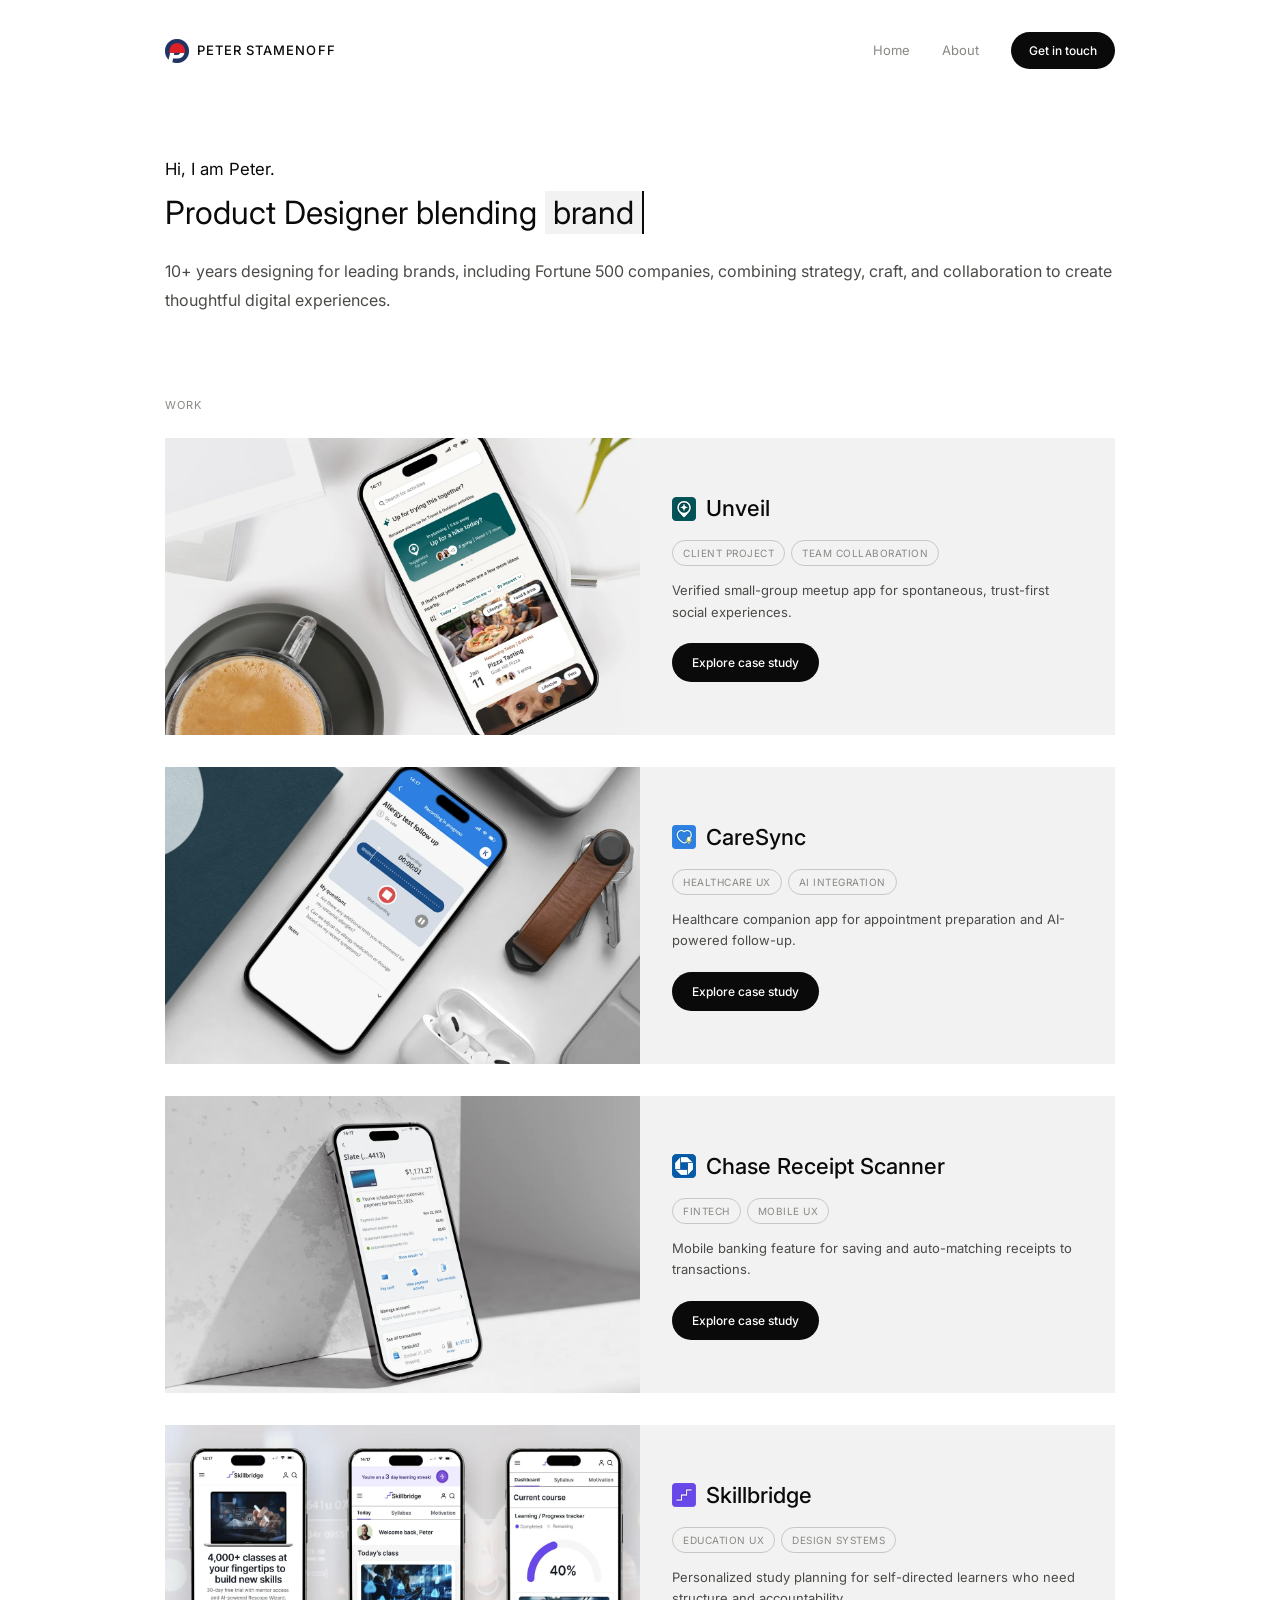
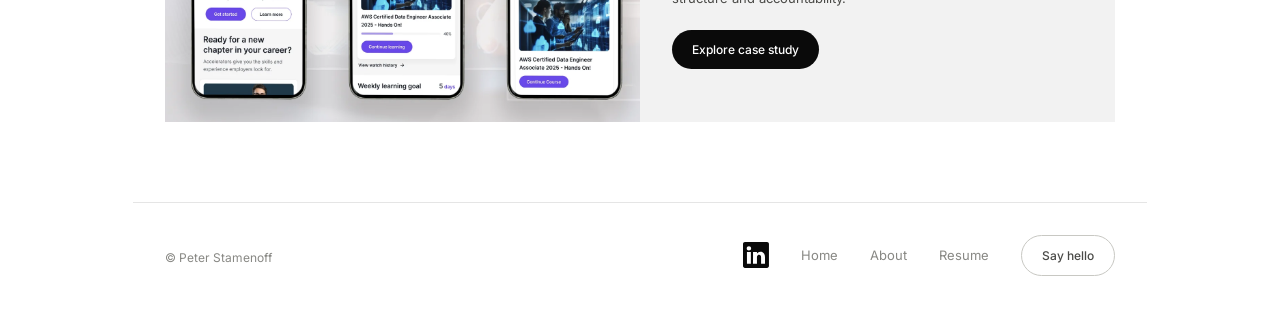
==== commit cb597f4c: "Rebuild About page hero (portrait + new bio copy); tighten hero spacing; match footer link spacing t" ====
--- a/index.html
+++ b/index.html
@@ -24,7 +24,8 @@
     html { scroll-behavior: smooth; }
     body { font-family: 'Inter', sans-serif; background: var(--white); color: var(--black); line-height: 1.6; -webkit-font-smoothing: antialiased; }
 
-    nav { max-width: var(--max); margin: 0 auto; padding: 2rem 2rem 0; display: flex; justify-content: space-between; align-items: center; position: sticky; top: 0; z-index: 500; background: var(--white); }
+    nav { max-width: var(--max); margin: 0 auto; padding: 2rem 2rem 0.6rem; display: flex; justify-content: space-between; align-items: center; position: sticky; top: 0; z-index: 500; background: var(--white); transition: box-shadow 0.2s ease; }
+    nav.scrolled { box-shadow: 0 4px 6px -6px rgba(0,0,0,0.15); }
     .logo { font-size: 13px; font-weight: 500; letter-spacing: 0.08em; text-transform: uppercase; color: var(--black); text-decoration: none; display: flex; align-items: center; gap: 8px; }
     .logo img { height: 24px; width: auto; vertical-align: middle; }
     .nav-links { display: flex; gap: 2rem; align-items: center; }
@@ -82,7 +83,7 @@
     footer { max-width: var(--max); margin: 0 auto; padding: 2rem 2rem 3rem; border-top: 0.5px solid var(--border); display: flex; justify-content: space-between; align-items: center; }
     .footer-note { font-size: 14px; font-weight: 500; color: var(--black); }
     .footer-sub { font-size: 12px; color: var(--gray-500); margin-top: 4px; }
-    .footer-btns { display: flex; gap: 10px; align-items: center; }
+    .footer-btns { display: flex; gap: 2rem; align-items: center; }
     .fbtn { font-size: 12px; font-weight: 500; padding: 10px 20px; border-radius: 100px; cursor: pointer; border: 0.5px solid var(--gray-300); background: transparent; color: var(--gray-700); text-decoration: none; transition: all 0.15s; }
     .fbtn:hover { border-color: var(--black); color: var(--black); }
     .fbtn.primary { background: var(--black); color: var(--white); border-color: var(--black); }
@@ -277,6 +278,12 @@
     });
   }, { threshold: 0.15 });
   revealEls.forEach(el => revealObserver.observe(el));
+  const siteNav = document.querySelector('body > nav');
+  if (siteNav) {
+    window.addEventListener('scroll', () => {
+      siteNav.classList.toggle('scrolled', window.scrollY > 10);
+    }, { passive: true });
+  }
 </script>
 
 </body>
